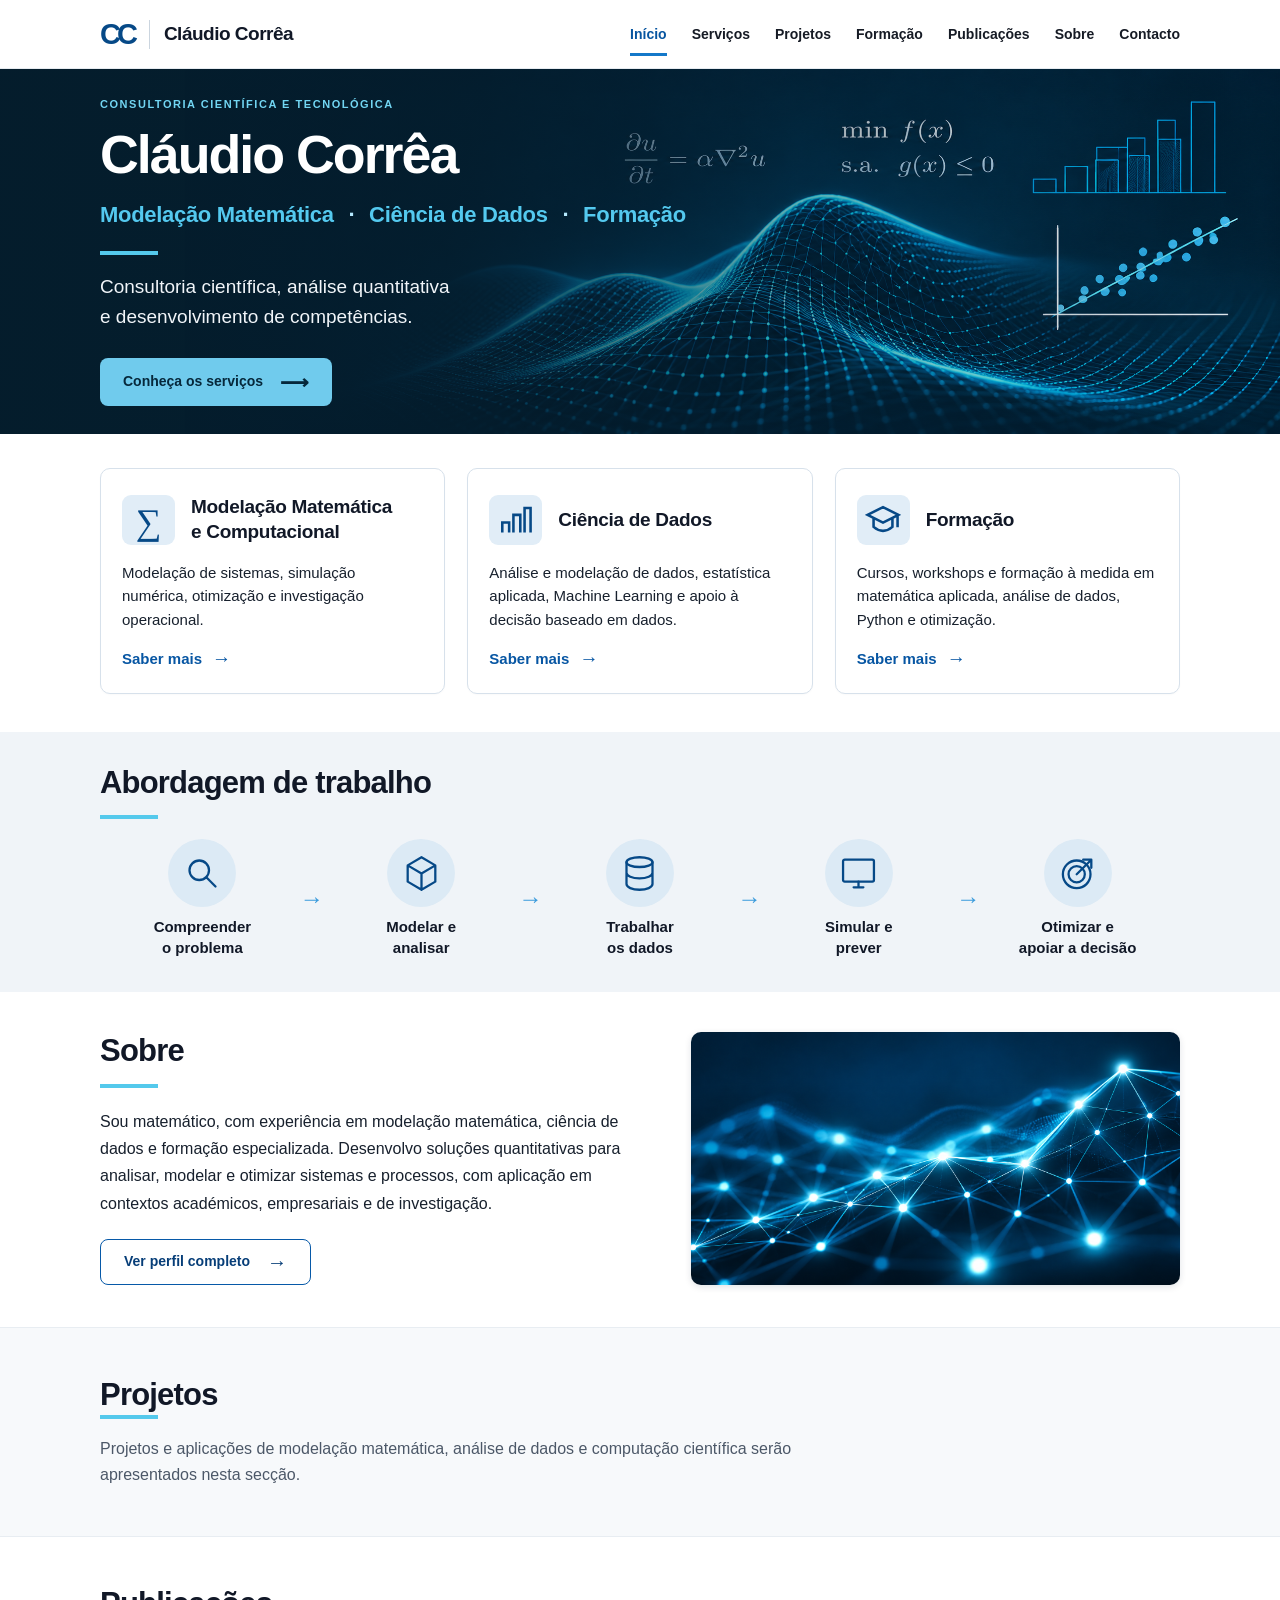
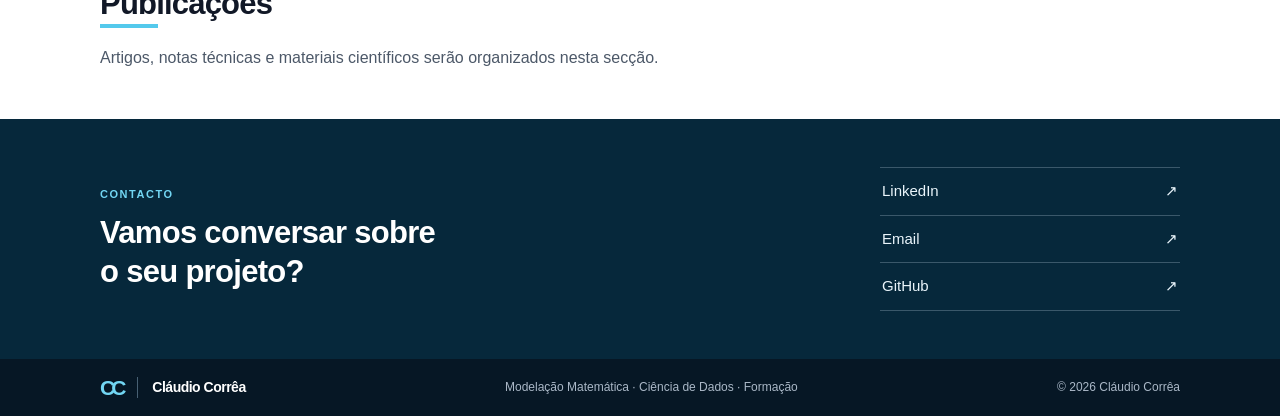
==== index.html @ 90bff40b "Initial commit - professional profile website" ====
<!doctype html>
<html lang="pt-PT">
<head>
  <meta charset="utf-8">
  <meta name="viewport" content="width=device-width, initial-scale=1">
  <meta name="description" content="Cláudio Corrêa — Modelação Matemática, Ciência de Dados e Formação.">
  <meta name="theme-color" content="#ffffff">
  <title>Cláudio Corrêa | Modelação Matemática, Ciência de Dados e Formação</title>
  <link rel="stylesheet" href="css/style.css">
  <script src="js/main.js" defer></script>
</head>
<body>
<a class="skip-link" href="#conteudo">Saltar para o conteúdo</a>
<header class="site-header"><div class="container header-inner">
  <a class="brand" href="#inicio" aria-label="Cláudio Corrêa — início"><span class="brand-symbol">CC</span><span class="brand-name">Cláudio Corrêa</span></a>
  <button class="menu-toggle" type="button" aria-expanded="false" aria-controls="main-navigation" aria-label="Abrir navegação"><span></span><span></span><span></span></button>
  <nav class="main-navigation" id="main-navigation" aria-label="Navegação principal">
    <a class="active" href="#inicio">Início</a><a href="#servicos">Serviços</a><a href="#projetos">Projetos</a><a href="#formacao">Formação</a><a href="#publicacoes">Publicações</a><a href="#sobre">Sobre</a><a href="#contacto">Contacto</a>
  </nav>
</div></header>
<main id="conteudo">
<section class="hero" id="inicio"><div class="hero-art" aria-hidden="true"></div><div class="container hero-content"><p class="eyebrow">Consultoria científica e tecnológica</p><h1>Cláudio Corrêa</h1><p class="hero-specialities">Modelação Matemática <span>·</span> Ciência de Dados <span>·</span> Formação</p><span class="accent-line"></span><p class="hero-description">Consultoria científica, análise quantitativa<br class="desktop-break"> e desenvolvimento de competências.</p><a class="button button-primary" href="#servicos">Conheça os serviços <span>⟶</span></a></div></section>
<section class="services-section" id="servicos"><div class="container service-grid">
<article class="service-card"><div class="service-heading"><span class="service-icon">∑</span><h2>Modelação Matemática<br>e Computacional</h2></div><p>Modelação de sistemas, simulação numérica, otimização e investigação operacional.</p><a href="#contacto" class="card-link">Saber mais <span>→</span></a></article>
<article class="service-card"><div class="service-heading"><span class="service-icon"><svg viewBox="0 0 42 42"><path d="M5 34V24h8v10M18 34V15h8v19M31 34V7h7v27"/></svg></span><h2>Ciência de Dados</h2></div><p>Análise e modelação de dados, estatística aplicada, Machine Learning e apoio à decisão baseado em dados.</p><a href="#contacto" class="card-link">Saber mais <span>→</span></a></article>
<article class="service-card" id="formacao"><div class="service-heading"><span class="service-icon"><svg viewBox="0 0 42 42"><path d="M3 15 21 6l18 9-18 9L3 15ZM10 19v10c7 6 15 6 22 0V19M38 16v12"/></svg></span><h2>Formação</h2></div><p>Cursos, workshops e formação à medida em matemática aplicada, análise de dados, Python e otimização.</p><a href="#contacto" class="card-link">Saber mais <span>→</span></a></article>
</div></section>
<section class="approach-section" id="abordagem"><div class="container"><h2 class="section-title">Abordagem de trabalho</h2><span class="accent-line"></span><div class="approach-flow">
<article class="approach-step"><span class="approach-icon"><svg viewBox="0 0 48 48"><circle cx="20" cy="20" r="12"/><path d="m29 29 11 11"/></svg></span><h3>Compreender<br>o problema</h3></article><span class="flow-arrow">→</span>
<article class="approach-step"><span class="approach-icon"><svg viewBox="0 0 48 48"><path d="m24 4 17 10v20L24 44 7 34V14L24 4ZM7 14l17 10 17-10M24 24v20"/></svg></span><h3>Modelar e<br>analisar</h3></article><span class="flow-arrow">→</span>
<article class="approach-step"><span class="approach-icon"><svg viewBox="0 0 48 48"><ellipse cx="24" cy="10" rx="16" ry="6"/><path d="M8 10v27c0 4 7 7 16 7s16-3 16-7V10M8 23c0 4 7 7 16 7s16-3 16-7"/></svg></span><h3>Trabalhar<br>os dados</h3></article><span class="flow-arrow">→</span>
<article class="approach-step"><span class="approach-icon"><svg viewBox="0 0 48 48"><rect x="5" y="7" width="38" height="27" rx="2"/><path d="M18 41h12M24 34v7"/></svg></span><h3>Simular e<br>prever</h3></article><span class="flow-arrow">→</span>
<article class="approach-step"><span class="approach-icon"><svg viewBox="0 0 48 48"><circle cx="23" cy="25" r="17"/><circle cx="23" cy="25" r="10"/><path d="m23 25 18-18M31 7h10v10"/></svg></span><h3>Otimizar e<br>apoiar a decisão</h3></article>
</div></div></section>
<section class="about-section" id="sobre"><div class="container about-grid"><div class="about-copy"><h2 class="section-title">Sobre</h2><span class="accent-line"></span><p>Sou matemático, com experiência em modelação matemática, ciência de dados e formação especializada. Desenvolvo soluções quantitativas para analisar, modelar e otimizar sistemas e processos, com aplicação em contextos académicos, empresariais e de investigação.</p><a class="button button-outline" href="#contacto">Ver perfil completo <span>→</span></a></div><div class="network-visual" role="img" aria-label="Visualização de uma rede de dados"></div></div></section>
<section class="additional-section" id="projetos"><div class="container"><h2 class="section-title">Projetos</h2><span class="accent-line"></span><p>Projetos e aplicações de modelação matemática, análise de dados e computação científica serão apresentados nesta secção.</p></div></section>
<section class="additional-section publications-section" id="publicacoes"><div class="container"><h2 class="section-title">Publicações</h2><span class="accent-line"></span><p>Artigos, notas técnicas e materiais científicos serão organizados nesta secção.</p></div></section>
<section class="contact-section" id="contacto"><div class="container contact-inner"><div><p class="eyebrow">CONTACTO</p><h2>Vamos conversar sobre<br>o seu projeto?</h2></div><div class="contact-links"><a href="https://www.linkedin.com/in/claudio-correa-63292a34a/" target="_blank" rel="noopener noreferrer">LinkedIn <span>↗</span></a><a href="mailto:INSERIR_EMAIL">Email <span>↗</span></a><a href="https://github.com/ClaudioCorreaData" target="_blank" rel="noopener noreferrer">GitHub <span>↗</span></a></div></div></section>
</main>
<footer class="site-footer"><div class="container footer-inner"><a class="brand" href="#inicio"><span class="brand-symbol">CC</span><span class="brand-name">Cláudio Corrêa</span></a><p>Modelação Matemática · Ciência de Dados · Formação</p><span>© <span id="current-year"></span> Cláudio Corrêa</span></div></footer>
</body></html>
---- css/style.css ----
/* =========================================================
   1. VARIÁVEIS E CONFIGURAÇÕES GERAIS
   ========================================================= */

:root {
    --navy: #06283b;
    --blue: #07529b;
    --cyan: #54c9ec;
    --ink: #101827;
    --muted: #4c5868;
    --line: #d7e1eb;
    --container: 1080px;
}

* {
    box-sizing: border-box;
}

html {
    scroll-behavior: smooth;
    scroll-padding-top: 76px;
}

body {
    margin: 0;
    color: var(--ink);
    background: #ffffff;
    font-family: Inter, "Segoe UI", Arial, sans-serif;
    font-size: 16px;
    line-height: 1.5;
    -webkit-font-smoothing: antialiased;
}

a {
    color: inherit;
    text-decoration: none;
}

.container {
    width: min(var(--container), calc(100% - 64px));
    margin-inline: auto;
}

.skip-link {
    position: absolute;
    top: -60px;
    left: 12px;
    z-index: 100;
    padding: 10px 14px;
    color: #ffffff;
    background: var(--blue);
}

.skip-link:focus {
    top: 10px;
}


/* =========================================================
   2. CABEÇALHO E NAVEGAÇÃO
   ========================================================= */

.site-header {
    position: sticky;
    top: 0;
    z-index: 30;
    background: rgba(255, 255, 255, 0.97);
    border-bottom: 1px solid #e6ebf0;
}

.header-inner {
    min-height: 68px;
    display: flex;
    align-items: center;
    justify-content: space-between;
    gap: 24px;
}

.brand {
    display: inline-flex;
    align-items: center;
    gap: 14px;
    flex: 0 0 auto;
}

.brand-symbol {
    padding-right: 15px;
    color: #064987;
    border-right: 1px solid #cbd5df;
    font-size: 29px;
    font-weight: 800;
    line-height: 1;
    letter-spacing: -4px;
}

.brand-name {
    color: #111827;
    font-size: 19px;
    font-weight: 750;
    letter-spacing: -0.5px;
}

.main-navigation {
    height: 68px;
    display: flex;
    align-items: center;
    gap: 25px;
}

.main-navigation a {
    position: relative;
    height: 100%;
    display: flex;
    align-items: center;
    color: #161b25;
    font-size: 14px;
    font-weight: 650;
    white-space: nowrap;
}

.main-navigation a:hover,
.main-navigation a.active {
    color: #0755a0;
}

.main-navigation a.active::after {
    position: absolute;
    right: 0;
    bottom: 12px;
    left: 0;
    height: 3px;
    background: #1478c9;
    content: "";
}

.menu-toggle {
    display: none;
}



/* =========================================================
   3. HERO — BANNER PRINCIPAL
   ========================================================= */


/* HERO — dimensões originais do mockup */

.hero {
    position: relative;
    width: 100%;
    height: 365px;
    min-height: 365px;
    overflow: hidden;
    display: flex;
    align-items: center;
    color: #ffffff;
    background: #06283b;
}

/* Imagem original: 1904 × 365 px */

.hero-art {
    position: absolute;
    inset: 0;
    background-image: url("../assets/images/hero-background.png");
    background-size: contain;
    background-position: right center;
    background-repeat: no-repeat;
}

.hero-content {
    position: relative;
    z-index: 2;
    width: min(var(--container), 90%);
    margin-inline: auto;
    padding: 0;
    box-sizing: border-box;
}

/* Gradiente para garantir a legibilidade do texto. */

.hero::after {
    position: absolute;
    inset: 0;
    z-index: 1;
    content: "";
    background: linear-gradient(90deg,
            rgba(4, 28, 43, 0.94) 0%,
            rgba(4, 28, 43, 0.82) 35%,
            rgba(4, 28, 43, 0.35) 62%,
            rgba(4, 28, 43, 0.04) 100%);
    pointer-events: none;
}

/* Alinhamento central do conteúdo do Hero. */

.eyebrow {
    margin: 0 0 12px;
    color: #72d6f3;
    font-size: 11px;
    font-weight: 800;
    line-height: 1.4;
    letter-spacing: 0.14em;
    text-transform: uppercase;
}

.hero h1 {
    margin: 0 0 10px;
    color: #ffffff;
    font-size: clamp(44px, 4.2vw, 58px);
    font-weight: 760;
    line-height: 1.1;
    letter-spacing: -2px;
}

.hero-specialities {
    margin: 14px 0 20px;
    color: #54c9ef;
    font-size: 22px;
    font-weight: 700;
    letter-spacing: -0.3px;
    line-height: 1.5;
}

.hero-specialities span {
    padding-inline: 9px;
    color: #b6eaff;
}

.accent-line {
    width: 58px;
    height: 4px;
    display: block;
    margin: 0 0 17px;
    background: var(--cyan);
}

.hero-description {
    margin: 0 0 25px;
    color: #f1f5f9;
    font-size: 19px;
    line-height: 1.6;
}

.button {
    min-height: 48px;
    display: inline-flex;
    align-items: center;
    justify-content: center;
    gap: 17px;
    padding: 0 23px;
    border-radius: 8px;
    font-size: 14px;
    font-weight: 750;
}

.button-primary {
    color: #06283b;
    background: #70cbed;
}

.button-primary:hover {
    background: #9ce3f8;
}

.button span {
    font-size: 20px;
    line-height: 1;
}

/* =========================================================
   4. SERVIÇOS
   ========================================================= */

.services-section {
    padding: 34px 0 38px;
    background: #ffffff;
}

.service-grid {
    display: grid;
    grid-template-columns: repeat(3, minmax(0, 1fr));
    gap: 22px;
}

.service-card {
    min-height: 225px;
    padding: 22px 21px 19px;
    border: 1px solid var(--line);
    border-radius: 10px;
    background: #ffffff;
    box-shadow: 0 1px 2px rgba(16, 39, 61, 0.025);
}

.service-heading {
    min-height: 58px;
    display: flex;
    align-items: center;
    gap: 16px;
    margin-bottom: 12px;
}

.service-icon {
    width: 53px;
    height: 50px;
    flex: 0 0 53px;
    display: grid;
    place-items: center;
    border-radius: 9px;
    color: #064987;
    background: #e1edf7;
    font-family: Georgia, serif;
    font-size: 36px;
}

.service-heading h2 {
    margin: 0;
    color: #111827;
    font-size: 19px;
    font-weight: 750;
    line-height: 1.3;
    letter-spacing: -0.3px;
}

.service-card p {
    min-height: 70px;
    margin: 0 0 14px;
    color: #17202d;
    font-size: 15px;
    line-height: 1.55;
}

.card-link {
    display: inline-flex;
    align-items: center;
    gap: 10px;
    color: #0756a3;
    font-size: 15px;
    font-weight: 750;
}

.card-link span {
    font-size: 19px;
}

.card-link:hover {
    color: #0084c7;
}

.service-icon svg {
    width: 36px;
    height: 36px;
    fill: none;
    stroke: currentColor;
    stroke-width: 3;
    stroke-linecap: square;
    stroke-linejoin: miter;
}


/* =========================================================
   5. ABORDAGEM DE TRABALHO
   ========================================================= */

.approach-section {
    padding: 32px 0 34px;
    background: #f0f4f8;
}

.section-title {
    margin: 0;
    color: #111827;
    font-size: 31px;
    font-weight: 760;
    line-height: 1.25;
    letter-spacing: -0.8px;
}

.approach-section .accent-line,
.about-section .accent-line {
    margin-top: 13px;
    margin-bottom: 20px;
}

.approach-flow {
    display: grid;
    grid-template-columns:
        minmax(0, 1fr) 28px minmax(0, 1fr) 28px minmax(0, 1fr) 28px minmax(0, 1fr) 28px minmax(0, 1fr);
    align-items: center;
    gap: 8px;
    padding: 0 15px;
}

.approach-step {
    display: flex;
    flex-direction: column;
    align-items: center;
    text-align: center;
}

.approach-icon {
    width: 68px;
    height: 68px;
    display: grid;
    place-items: center;
    margin-bottom: 9px;
    border-radius: 50%;
    color: #064987;
    background: #dceaf5;
}

.approach-icon svg {
    width: 39px;
    height: 39px;
    fill: none;
    stroke: currentColor;
    stroke-width: 2.8;
    stroke-linecap: round;
    stroke-linejoin: round;
}

.approach-step h3 {
    margin: 0;
    color: #111827;
    font-size: 15px;
    font-weight: 750;
    line-height: 1.4;
}

.flow-arrow {
    color: #3b9bdc;
    font-size: 24px;
    text-align: center;
}


/* =========================================================
   6. SOBRE
   ========================================================= */

.about-section {
    padding: 40px 0 42px;
    background: #ffffff;
}

.about-grid {
    display: grid;
    grid-template-columns: 1.05fr 0.95fr;
    align-items: center;
    gap: 50px;
}

.about-copy p {
    max-width: 600px;
    margin: 0 0 22px;
    color: #17202d;
    font-size: 16px;
    line-height: 1.7;
}

.button-outline {
    min-height: 46px;
    border: 1.5px solid #0759a8;
    color: #073e78;
    background: #ffffff;
}

.button-outline:hover {
    color: #ffffff;
    background: #0759a8;
}

/* Imagem original do mockup, sem SVG adicional. */

.network-visual {
    width: 100%;
    height: 100%;
    object-fit: contain;
    object-position: center;
    overflow: hidden;
    border-radius: 10px;
    background-color: #0b2b40;
    background-image: url("../assets/images/about-network.png");
    background-position: center;
    background-size: cover;
    background-repeat: no-repeat;
    box-shadow: 0 2px 7px rgba(10, 35, 55, 0.12);
}


/* =========================================================
   7. PROJETOS E PUBLICAÇÕES
   ========================================================= */

.additional-section {
    padding: 48px 0;
    border-top: 1px solid #e8edf2;
    background: #f7f9fb;
}

.publications-section {
    background: #ffffff;
}

.additional-section p {
    max-width: 720px;
    margin: 14px 0 0;
    color: var(--muted);
    font-size: 16px;
    line-height: 1.65;
}


/* =========================================================
   8. CONTACTO
   ========================================================= */

.contact-section {
    padding: 48px 0;
    color: #ffffff;
    background: var(--navy);
}

.contact-inner {
    display: flex;
    align-items: center;
    justify-content: space-between;
    gap: 40px;
}

.contact-inner h2 {
    margin: 0;
    font-size: 31px;
    line-height: 1.25;
    letter-spacing: -0.7px;
}

.contact-links {
    width: min(100%, 300px);
    border-top: 1px solid rgba(210, 232, 245, 0.25);
}

.contact-links a {
    display: flex;
    justify-content: space-between;
    padding: 12px 2px;
    border-bottom: 1px solid rgba(210, 232, 245, 0.25);
    color: #eaf5fb;
    font-size: 15px;
}

.contact-links a:hover {
    color: #70d7f2;
}


/* =========================================================
   9. RODAPÉ
   ========================================================= */

.site-footer {
    padding: 18px 0;
    color: #aab8c7;
    background: #061725;
}

.footer-inner {
    display: flex;
    align-items: center;
    justify-content: space-between;
    gap: 18px;
    font-size: 12px;
}

.footer-inner p {
    margin: 0;
}

.footer-inner .brand-name {
    color: #ffffff;
    font-size: 14px;
}

.footer-inner .brand-symbol {
    color: #72d6f3;
    border-color: #476073;
    font-size: 21px;
}


/* =========================================================
   10. TABLETS
   ========================================================= */

@media (max-width: 900px) {

    .container {
        width: calc(100% - 48px);
    }

    .main-navigation {
        gap: 14px;
    }

    .main-navigation a {
        font-size: 12px;
    }

    .hero {
        min-height: 370px;
    }


    .hero-content {
        width: calc(100% - 48px);
    }


    .hero-art {
        background-position: 58% center;
    }

    .hero-specialities {
        font-size: 19px;
    }

    .about-grid {
        gap: 28px;
    }

    .service-grid {
        gap: 14px;
    }

    .service-card {
        padding-inline: 16px;
    }

    .service-heading {
        gap: 10px;
    }

    .service-heading h2 {
        font-size: 17px;
    }

    .service-card p {
        font-size: 14px;
    }
}


/* =========================================================
   11. DISPOSITIVOS MÓVEIS
   ========================================================= */

@media (max-width: 700px) {

    .container {
        width: calc(100% - 36px);
    }

    /* Cabeçalho */

    .header-inner {
        min-height: 64px;
    }

    .brand-symbol {
        font-size: 25px;
    }

    .brand-name {
        font-size: 16px;
    }

    .menu-toggle {
        width: 40px;
        height: 40px;
        display: flex;
        flex-direction: column;
        justify-content: center;
        align-items: center;
        gap: 5px;
        border: 1px solid var(--line);
        border-radius: 7px;
        background: #ffffff;
    }

    .menu-toggle span {
        width: 17px;
        height: 2px;
        background: var(--ink);
    }

    .main-navigation {
        position: absolute;
        top: 64px;
        right: 0;
        left: 0;
        height: auto;
        display: none;
        flex-direction: column;
        align-items: stretch;
        gap: 0;
        padding: 8px 18px 15px;
        border-bottom: 1px solid var(--line);
        background: #ffffff;
    }

    .main-navigation.is-open {
        display: flex;
    }

    .main-navigation a {
        min-height: 44px;
        font-size: 14px;
    }

    .main-navigation a.active::after {
        right: auto;
        bottom: 3px;
        width: 36px;
    }

    /* Hero */

    .hero {
        min-height: 390px;
    }

    .hero-art {
        background-position: 65% center;
    }

    .hero::after {
        background: linear-gradient(90deg,
                rgba(4, 28, 43, 0.94) 0%,
                rgba(4, 28, 43, 0.82) 55%,
                rgba(4, 28, 43, 0.40) 100%);
    }

    .hero-content {
        width: calc(100% - 36px);
        margin-inline: auto;
        padding-block: 45px;
    }

    .hero h1 {
        font-size: 42px;
    }

    .hero-specialities {
        max-width: 440px;
        font-size: 17px;
        line-height: 1.6;
    }

    .hero-specialities span {
        padding-inline: 3px;
    }

    .hero-description {
        font-size: 16px;
    }

    .desktop-break {
        display: none;
    }

    /* Serviços */

    .service-grid {
        grid-template-columns: 1fr;
        gap: 14px;
    }

    .service-card {
        min-height: 0;
        padding: 20px;
    }

    .service-heading h2 {
        font-size: 18px;
    }

    .service-card p {
        min-height: 0;
        font-size: 15px;
    }

    /* Abordagem */

    .approach-section {
        padding-block: 32px;
    }

    .section-title {
        font-size: 27px;
    }

    .approach-flow {
        grid-template-columns: 1fr;
        gap: 9px;
        padding: 0;
    }

    .approach-step {
        flex-direction: row;
        justify-content: flex-start;
        gap: 15px;
        text-align: left;
    }

    .approach-icon {
        width: 52px;
        height: 52px;
        flex: 0 0 52px;
        margin: 0;
    }

    .approach-icon svg {
        width: 30px;
        height: 30px;
    }

    .approach-step h3 {
        font-size: 15px;
    }

    .flow-arrow {
        transform: rotate(90deg);
        font-size: 19px;
        line-height: 1;
    }

    /* Sobre */

    .about-grid {
        grid-template-columns: 1fr;
        gap: 25px;
    }

    .about-copy p {
        font-size: 15px;
    }

    .network-visual {
        height: 200px;
    }

    /* Contacto */

    .contact-inner {
        align-items: stretch;
        flex-direction: column;
        gap: 25px;
    }

    .contact-links {
        width: 100%;
    }

    /* Rodapé */

    .footer-inner {
        align-items: flex-start;
        flex-direction: column;
        gap: 9px;
    }
}


/* =========================================================
   12. ECRÃS MUITO PEQUENOS
   ========================================================= */

@media (max-width: 380px) {

    .hero h1 {
        font-size: 36px;
    }

    .hero-specialities {
        font-size: 15px;
    }

    .hero-specialities span {
        padding-inline: 1px;
    }

    .hero-description {
        font-size: 15px;
    }

    .brand {
        gap: 9px;
    }

    .brand-name {
        font-size: 14px;
    }
}


/* =========================================================
   13. ACESSIBILIDADE
   ========================================================= */

@media (prefers-reduced-motion: reduce) {

    html {
        scroll-behavior: auto;
    }
}
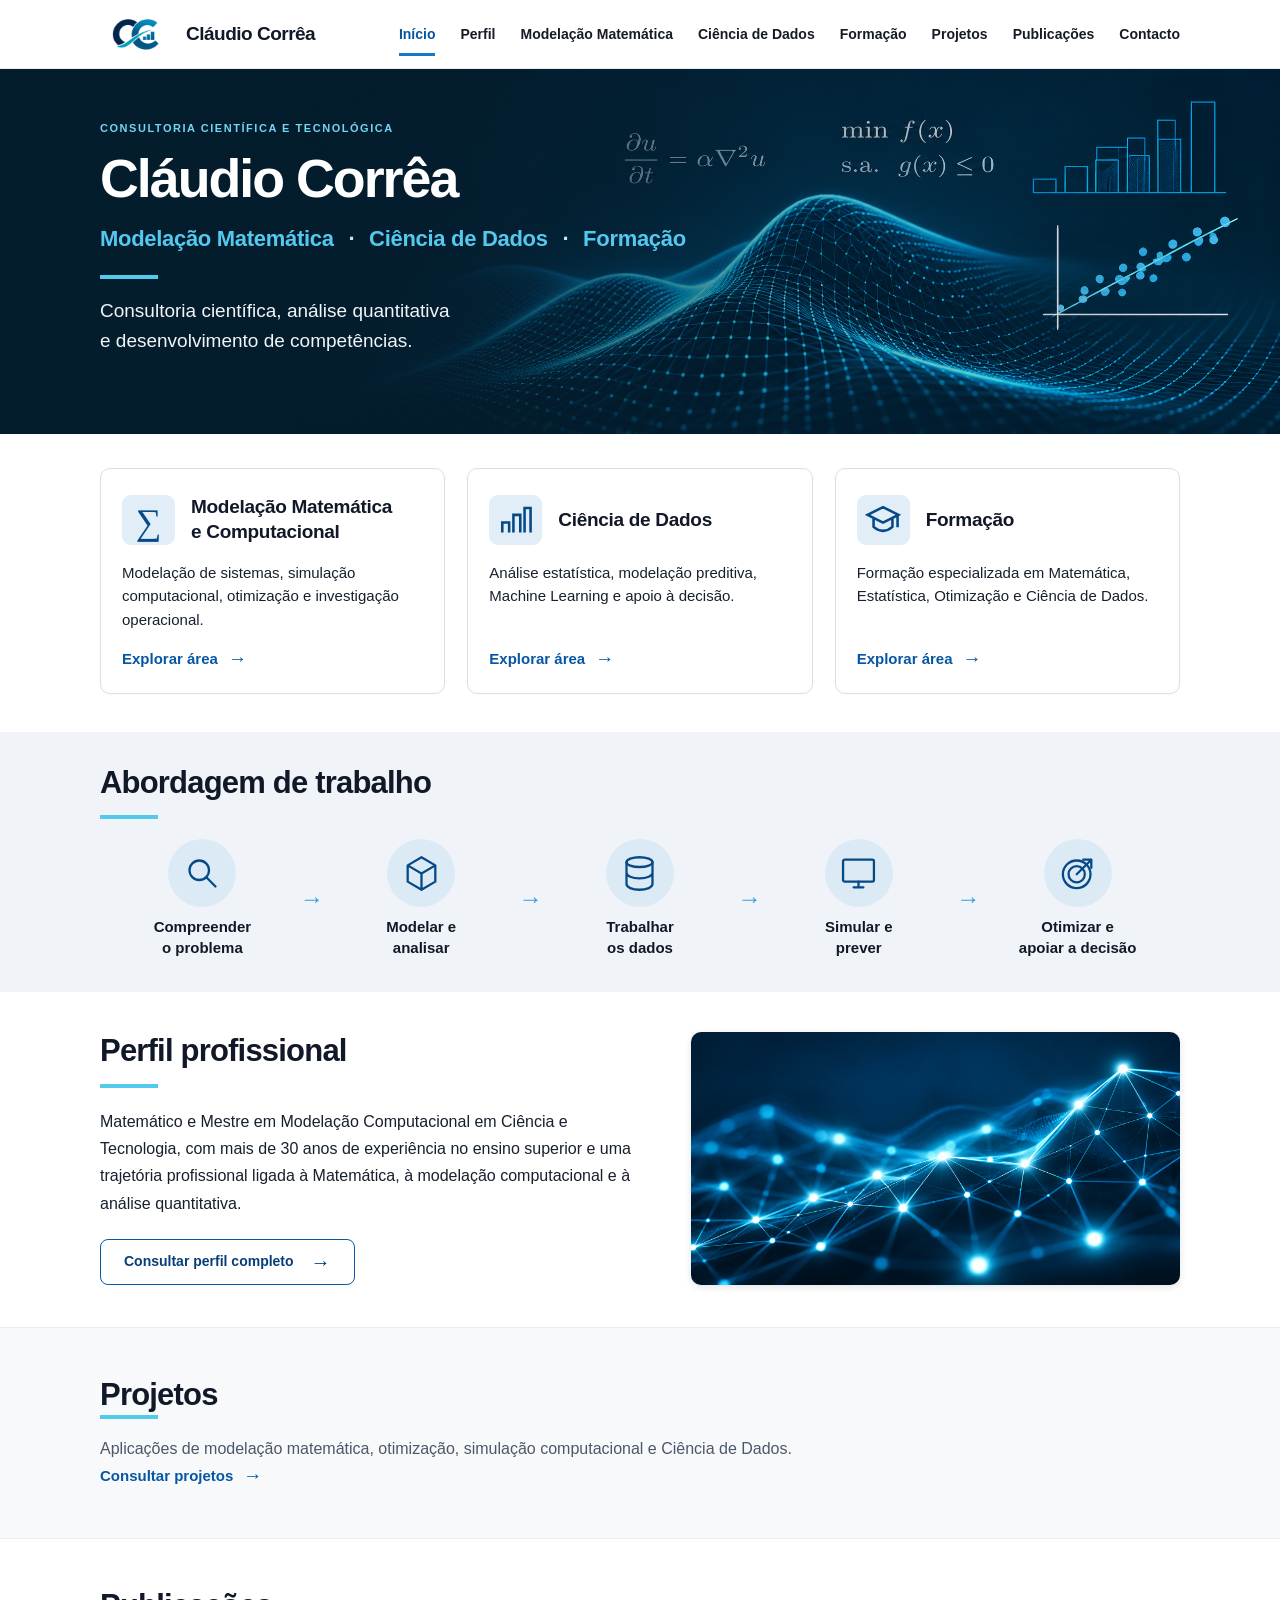
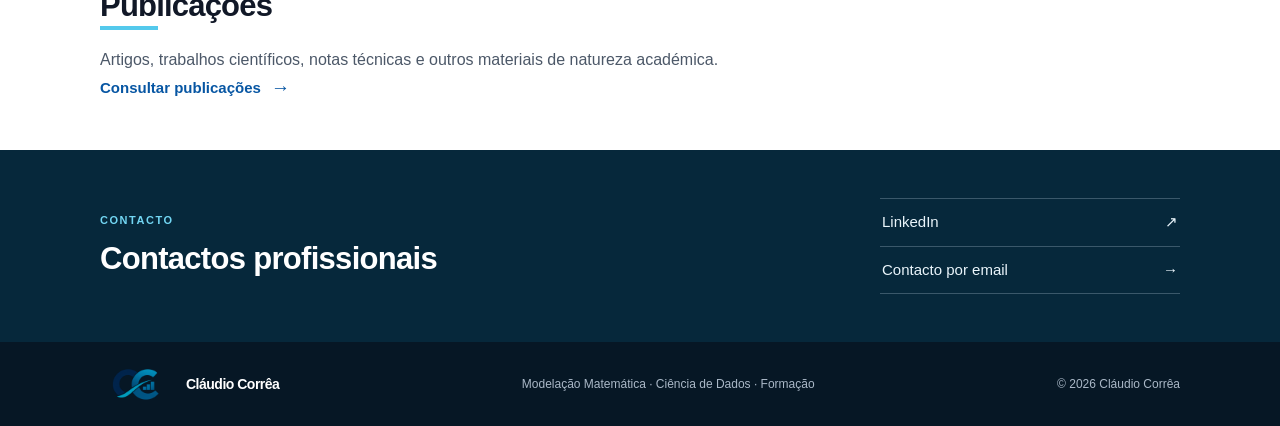
==== commit c04f09fb: "Atualiza website profissional e conteúdos" ====
--- a/index.html
+++ b/index.html
@@ -1,41 +1,297 @@
 <!doctype html>
 <html lang="pt-PT">
+
 <head>
   <meta charset="utf-8">
   <meta name="viewport" content="width=device-width, initial-scale=1">
   <meta name="description" content="Cláudio Corrêa — Modelação Matemática, Ciência de Dados e Formação.">
   <meta name="theme-color" content="#ffffff">
-  <title>Cláudio Corrêa | Modelação Matemática, Ciência de Dados e Formação</title>
+  <title>Cláudio Corrêa | Modelação Matemática e Ciência de Dados</title>
   <link rel="stylesheet" href="css/style.css">
   <script src="js/main.js" defer></script>
 </head>
+
 <body>
-<a class="skip-link" href="#conteudo">Saltar para o conteúdo</a>
-<header class="site-header"><div class="container header-inner">
-  <a class="brand" href="#inicio" aria-label="Cláudio Corrêa — início"><span class="brand-symbol">CC</span><span class="brand-name">Cláudio Corrêa</span></a>
-  <button class="menu-toggle" type="button" aria-expanded="false" aria-controls="main-navigation" aria-label="Abrir navegação"><span></span><span></span><span></span></button>
-  <nav class="main-navigation" id="main-navigation" aria-label="Navegação principal">
-    <a class="active" href="#inicio">Início</a><a href="#servicos">Serviços</a><a href="#projetos">Projetos</a><a href="#formacao">Formação</a><a href="#publicacoes">Publicações</a><a href="#sobre">Sobre</a><a href="#contacto">Contacto</a>
-  </nav>
-</div></header>
-<main id="conteudo">
-<section class="hero" id="inicio"><div class="hero-art" aria-hidden="true"></div><div class="container hero-content"><p class="eyebrow">Consultoria científica e tecnológica</p><h1>Cláudio Corrêa</h1><p class="hero-specialities">Modelação Matemática <span>·</span> Ciência de Dados <span>·</span> Formação</p><span class="accent-line"></span><p class="hero-description">Consultoria científica, análise quantitativa<br class="desktop-break"> e desenvolvimento de competências.</p><a class="button button-primary" href="#servicos">Conheça os serviços <span>⟶</span></a></div></section>
-<section class="services-section" id="servicos"><div class="container service-grid">
-<article class="service-card"><div class="service-heading"><span class="service-icon">∑</span><h2>Modelação Matemática<br>e Computacional</h2></div><p>Modelação de sistemas, simulação numérica, otimização e investigação operacional.</p><a href="#contacto" class="card-link">Saber mais <span>→</span></a></article>
-<article class="service-card"><div class="service-heading"><span class="service-icon"><svg viewBox="0 0 42 42"><path d="M5 34V24h8v10M18 34V15h8v19M31 34V7h7v27"/></svg></span><h2>Ciência de Dados</h2></div><p>Análise e modelação de dados, estatística aplicada, Machine Learning e apoio à decisão baseado em dados.</p><a href="#contacto" class="card-link">Saber mais <span>→</span></a></article>
-<article class="service-card" id="formacao"><div class="service-heading"><span class="service-icon"><svg viewBox="0 0 42 42"><path d="M3 15 21 6l18 9-18 9L3 15ZM10 19v10c7 6 15 6 22 0V19M38 16v12"/></svg></span><h2>Formação</h2></div><p>Cursos, workshops e formação à medida em matemática aplicada, análise de dados, Python e otimização.</p><a href="#contacto" class="card-link">Saber mais <span>→</span></a></article>
-</div></section>
-<section class="approach-section" id="abordagem"><div class="container"><h2 class="section-title">Abordagem de trabalho</h2><span class="accent-line"></span><div class="approach-flow">
-<article class="approach-step"><span class="approach-icon"><svg viewBox="0 0 48 48"><circle cx="20" cy="20" r="12"/><path d="m29 29 11 11"/></svg></span><h3>Compreender<br>o problema</h3></article><span class="flow-arrow">→</span>
-<article class="approach-step"><span class="approach-icon"><svg viewBox="0 0 48 48"><path d="m24 4 17 10v20L24 44 7 34V14L24 4ZM7 14l17 10 17-10M24 24v20"/></svg></span><h3>Modelar e<br>analisar</h3></article><span class="flow-arrow">→</span>
-<article class="approach-step"><span class="approach-icon"><svg viewBox="0 0 48 48"><ellipse cx="24" cy="10" rx="16" ry="6"/><path d="M8 10v27c0 4 7 7 16 7s16-3 16-7V10M8 23c0 4 7 7 16 7s16-3 16-7"/></svg></span><h3>Trabalhar<br>os dados</h3></article><span class="flow-arrow">→</span>
-<article class="approach-step"><span class="approach-icon"><svg viewBox="0 0 48 48"><rect x="5" y="7" width="38" height="27" rx="2"/><path d="M18 41h12M24 34v7"/></svg></span><h3>Simular e<br>prever</h3></article><span class="flow-arrow">→</span>
-<article class="approach-step"><span class="approach-icon"><svg viewBox="0 0 48 48"><circle cx="23" cy="25" r="17"/><circle cx="23" cy="25" r="10"/><path d="m23 25 18-18M31 7h10v10"/></svg></span><h3>Otimizar e<br>apoiar a decisão</h3></article>
-</div></div></section>
-<section class="about-section" id="sobre"><div class="container about-grid"><div class="about-copy"><h2 class="section-title">Sobre</h2><span class="accent-line"></span><p>Sou matemático, com experiência em modelação matemática, ciência de dados e formação especializada. Desenvolvo soluções quantitativas para analisar, modelar e otimizar sistemas e processos, com aplicação em contextos académicos, empresariais e de investigação.</p><a class="button button-outline" href="#contacto">Ver perfil completo <span>→</span></a></div><div class="network-visual" role="img" aria-label="Visualização de uma rede de dados"></div></div></section>
-<section class="additional-section" id="projetos"><div class="container"><h2 class="section-title">Projetos</h2><span class="accent-line"></span><p>Projetos e aplicações de modelação matemática, análise de dados e computação científica serão apresentados nesta secção.</p></div></section>
-<section class="additional-section publications-section" id="publicacoes"><div class="container"><h2 class="section-title">Publicações</h2><span class="accent-line"></span><p>Artigos, notas técnicas e materiais científicos serão organizados nesta secção.</p></div></section>
-<section class="contact-section" id="contacto"><div class="container contact-inner"><div><p class="eyebrow">CONTACTO</p><h2>Vamos conversar sobre<br>o seu projeto?</h2></div><div class="contact-links"><a href="https://www.linkedin.com/in/claudio-correa-63292a34a/" target="_blank" rel="noopener noreferrer">LinkedIn <span>↗</span></a><a href="mailto:INSERIR_EMAIL">Email <span>↗</span></a><a href="https://github.com/ClaudioCorreaData" target="_blank" rel="noopener noreferrer">GitHub <span>↗</span></a></div></div></section>
-</main>
-<footer class="site-footer"><div class="container footer-inner"><a class="brand" href="#inicio"><span class="brand-symbol">CC</span><span class="brand-name">Cláudio Corrêa</span></a><p>Modelação Matemática · Ciência de Dados · Formação</p><span>© <span id="current-year"></span> Cláudio Corrêa</span></div></footer>
-</body></html>
+  <a class="skip-link" href="#conteudo">Saltar para o conteúdo</a>
+
+  <header class="site-header">
+    <div class="container header-inner">
+      <a class="brand" href="index.html" aria-label="Cláudio Corrêa — página inicial">
+        <img src="logotipo/MonogramaCC.png" alt="Monograma CC" class="brand-monogram"
+          style="width: 72px; height: 48px; object-fit: contain; display: block;">
+        <span class="brand-name">Cláudio Corrêa</span>
+      </a>
+
+      <button class="menu-toggle" type="button" aria-expanded="false" aria-controls="main-navigation"
+        aria-label="Abrir navegação">
+        <span></span><span></span><span></span>
+      </button>
+
+      <nav class="main-navigation" id="main-navigation" aria-label="Navegação principal">
+        <a class="active" href="index.html">Início</a>
+        <a href="pages/perfil.html">Perfil</a>
+        <a href="pages/modelacao-matematica.html">Modelação Matemática</a>
+        <a href="pages/ciencia-dados.html">Ciência de Dados</a>
+        <a href="pages/formacao.html">Formação</a>
+        <a href="pages/projetos.html">Projetos</a>
+        <a href="pages/publicacoes.html">Publicações</a>
+        <a href="pages/contacto.html">Contacto</a>
+      </nav>
+    </div>
+  </header>
+
+  <main id="conteudo">
+
+    <section class="hero" id="inicio">
+      <div class="hero-art" aria-hidden="true"></div>
+
+      <div class="container hero-content">
+        <p class="eyebrow">Consultoria científica e tecnológica</p>
+        <h1>Cláudio Corrêa</h1>
+
+        <p class="hero-specialities">
+          Modelação Matemática
+          <span>·</span>
+          Ciência de Dados
+          <span>·</span>
+          Formação
+        </p>
+
+        <span class="accent-line"></span>
+
+        <p class="hero-description">
+          Consultoria científica, análise quantitativa
+          <br class="desktop-break">
+          e desenvolvimento de competências.
+        </p>
+      </div>
+    </section>
+
+    <section class="services-section" id="servicos">
+      <div class="container service-grid">
+
+        <article class="service-card">
+          <div class="service-heading">
+            <span class="service-icon">∑</span>
+            <h2>Modelação Matemática<br>e Computacional</h2>
+          </div>
+
+          <p>
+            Modelação de sistemas, simulação computacional,
+            otimização e investigação operacional.
+          </p>
+
+          <a href="pages/modelacao-matematica.html" class="card-link">
+            Explorar área <span>→</span>
+          </a>
+        </article>
+
+        <article class="service-card">
+          <div class="service-heading">
+            <span class="service-icon">
+              <svg viewBox="0 0 42 42">
+                <path d="M5 34V24h8v10M18 34V15h8v19M31 34V7h7v27" />
+              </svg>
+            </span>
+            <h2>Ciência de Dados</h2>
+          </div>
+
+          <p>
+            Análise estatística, modelação preditiva,
+            Machine Learning e apoio à decisão.
+          </p>
+
+          <a href="pages/ciencia-dados.html" class="card-link">
+            Explorar área <span>→</span>
+          </a>
+        </article>
+
+        <article class="service-card">
+          <div class="service-heading">
+            <span class="service-icon">
+              <svg viewBox="0 0 42 42">
+                <path d="M3 15 21 6l18 9-18 9L3 15ZM10 19v10c7 6 15 6 22 0V19M38 16v12" />
+              </svg>
+            </span>
+            <h2>Formação</h2>
+          </div>
+
+          <p>
+            Formação especializada em Matemática,
+            Estatística, Otimização e Ciência de Dados.
+          </p>
+
+          <a href="pages/formacao.html" class="card-link">
+            Explorar área <span>→</span>
+          </a>
+        </article>
+
+      </div>
+    </section>
+
+    <section class="approach-section" id="abordagem">
+      <div class="container">
+        <h2 class="section-title">Abordagem de trabalho</h2>
+        <span class="accent-line"></span>
+
+        <div class="approach-flow">
+
+          <article class="approach-step">
+            <span class="approach-icon">
+              <svg viewBox="0 0 48 48">
+                <circle cx="20" cy="20" r="12" />
+                <path d="m29 29 11 11" />
+              </svg>
+            </span>
+            <h3>Compreender<br>o problema</h3>
+          </article>
+
+          <span class="flow-arrow">→</span>
+
+          <article class="approach-step">
+            <span class="approach-icon">
+              <svg viewBox="0 0 48 48">
+                <path d="m24 4 17 10v20L24 44 7 34V14L24 4ZM7 14l17 10 17-10M24 24v20" />
+              </svg>
+            </span>
+            <h3>Modelar e<br>analisar</h3>
+          </article>
+
+          <span class="flow-arrow">→</span>
+
+          <article class="approach-step">
+            <span class="approach-icon">
+              <svg viewBox="0 0 48 48">
+                <ellipse cx="24" cy="10" rx="16" ry="6" />
+                <path d="M8 10v27c0 4 7 7 16 7s16-3 16-7V10M8 23c0 4 7 7 16 7s16-3 16-7" />
+              </svg>
+            </span>
+            <h3>Trabalhar<br>os dados</h3>
+          </article>
+
+          <span class="flow-arrow">→</span>
+
+          <article class="approach-step">
+            <span class="approach-icon">
+              <svg viewBox="0 0 48 48">
+                <rect x="5" y="7" width="38" height="27" rx="2" />
+                <path d="M18 41h12M24 34v7" />
+              </svg>
+            </span>
+            <h3>Simular e<br>prever</h3>
+          </article>
+
+          <span class="flow-arrow">→</span>
+
+          <article class="approach-step">
+            <span class="approach-icon">
+              <svg viewBox="0 0 48 48">
+                <circle cx="23" cy="25" r="17" />
+                <circle cx="23" cy="25" r="10" />
+                <path d="m23 25 18-18M31 7h10v10" />
+              </svg>
+            </span>
+            <h3>Otimizar e<br>apoiar a decisão</h3>
+          </article>
+
+        </div>
+      </div>
+    </section>
+
+    <section class="about-section" id="sobre">
+      <div class="container about-grid">
+
+        <div class="about-copy">
+          <h2 class="section-title">Perfil profissional</h2>
+          <span class="accent-line"></span>
+
+          <p>
+            Matemático e Mestre em Modelação Computacional em Ciência
+            e Tecnologia, com mais de 30 anos de experiência no ensino
+            superior e uma trajetória profissional ligada à Matemática,
+            à modelação computacional e à análise quantitativa.
+          </p>
+
+          <a class="button button-outline" href="pages/perfil.html">
+            Consultar perfil completo <span>→</span>
+          </a>
+        </div>
+
+        <div class="network-visual" role="img" aria-label="Visualização de uma rede de dados">
+        </div>
+
+      </div>
+    </section>
+
+    <section class="additional-section" id="projetos">
+      <div class="container">
+        <h2 class="section-title">Projetos</h2>
+        <span class="accent-line"></span>
+
+        <p>
+          Aplicações de modelação matemática, otimização,
+          simulação computacional e Ciência de Dados.
+        </p>
+
+        <a class="card-link" href="pages/projetos.html">
+          Consultar projetos <span>→</span>
+        </a>
+      </div>
+    </section>
+
+    <section class="additional-section publications-section" id="publicacoes">
+      <div class="container">
+        <h2 class="section-title">Publicações</h2>
+        <span class="accent-line"></span>
+
+        <p>
+          Artigos, trabalhos científicos, notas técnicas
+          e outros materiais de natureza académica.
+        </p>
+
+        <a class="card-link" href="pages/publicacoes.html">
+          Consultar publicações <span>→</span>
+        </a>
+      </div>
+    </section>
+
+    <section class="contact-section" id="contacto">
+      <div class="container contact-inner">
+
+        <div>
+          <p class="eyebrow">CONTACTO</p>
+          <h2>Contactos profissionais</h2>
+        </div>
+
+        <div class="contact-links">
+          <a href="https://www.linkedin.com/in/claudio-correa-63292a34a/" target="_blank" rel="noopener noreferrer">
+            LinkedIn <span>↗</span>
+          </a>
+
+          <a href="pages/contacto.html">
+            Contacto por email <span>→</span>
+          </a>
+        </div>
+
+      </div>
+    </section>
+
+  </main>
+
+  <footer class="site-footer">
+    <div class="container footer-inner">
+      <a class="brand" href="index.html">
+        <img src="logotipo/MonogramaCC.png" alt="Monograma CC" class="brand-monogram"
+          style="width: 72px; height: 48px; object-fit: contain; display: block;">
+        <span class="brand-name">Cláudio Corrêa</span>
+      </a>
+
+      <p>Modelação Matemática · Ciência de Dados · Formação</p>
+
+      <span>© <span id="current-year"></span> Cláudio Corrêa</span>
+    </div>
+  </footer>
+
+</body>
+
+</html>
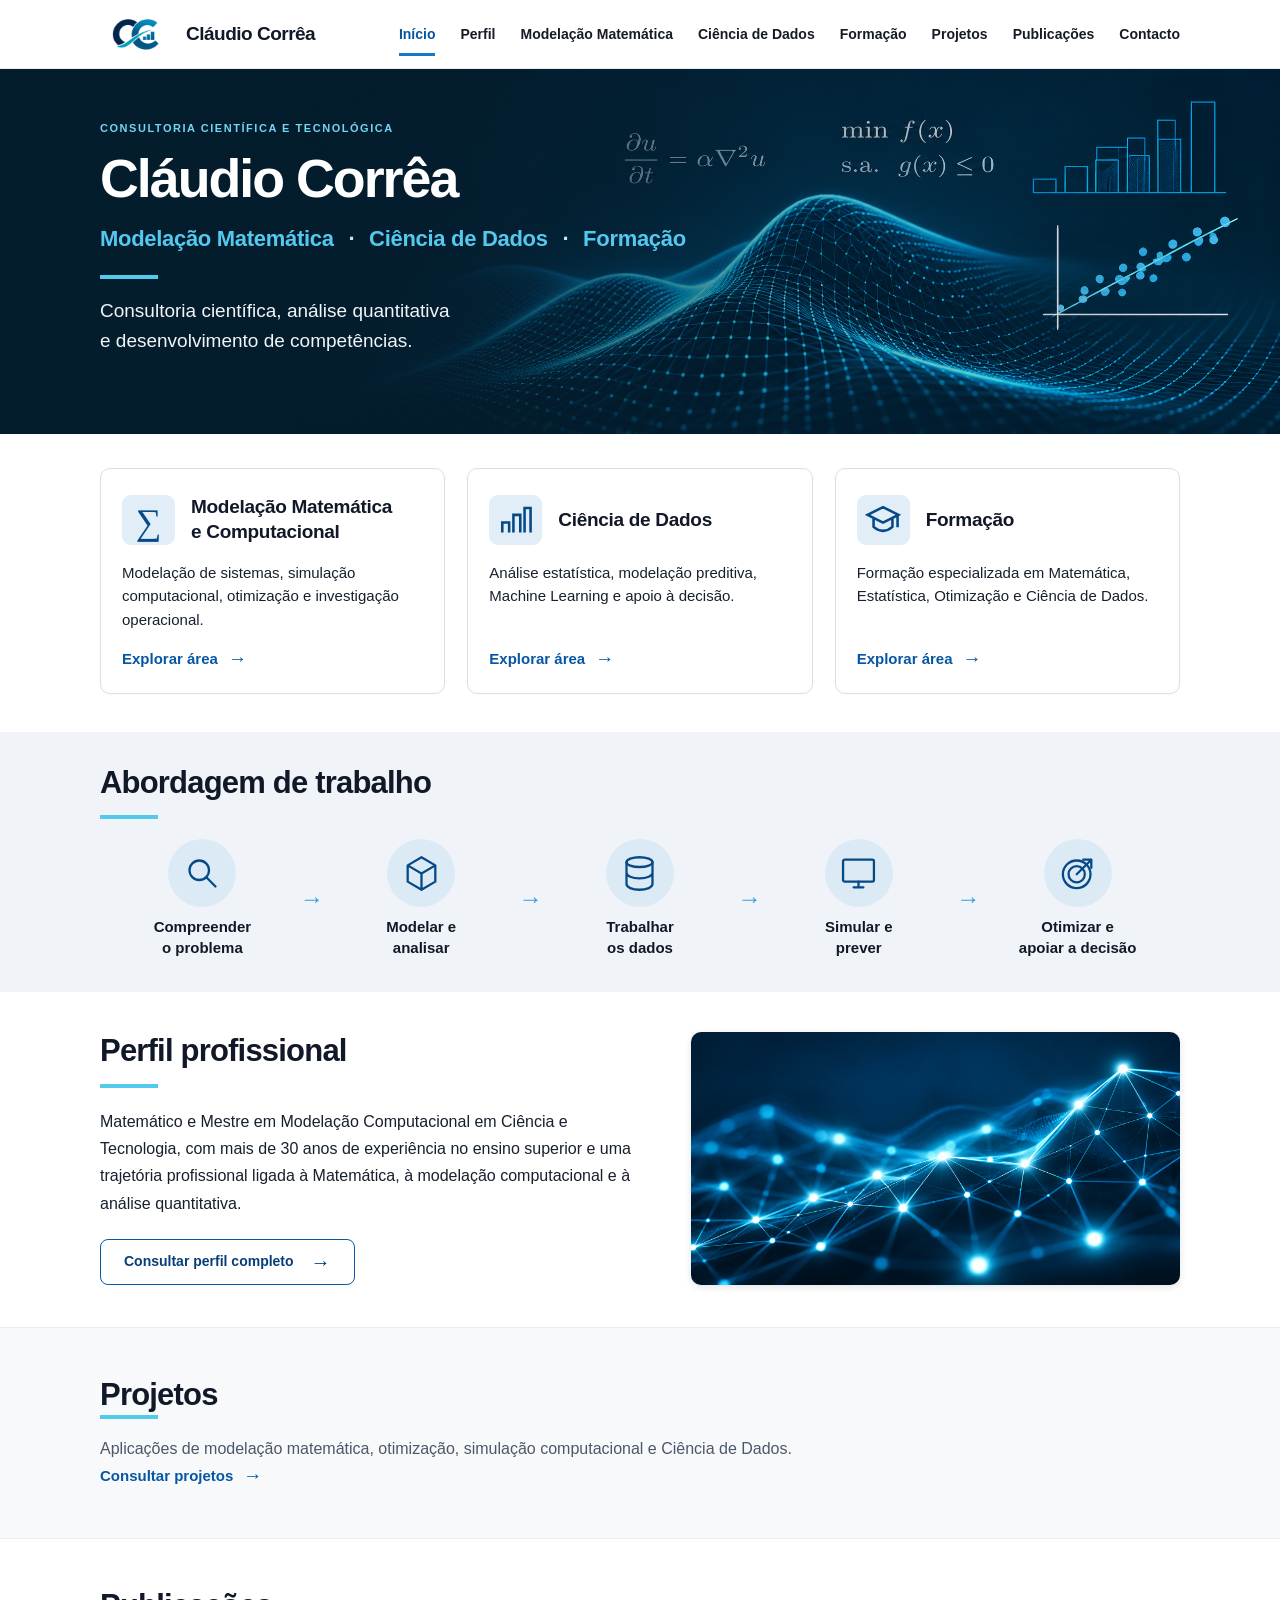
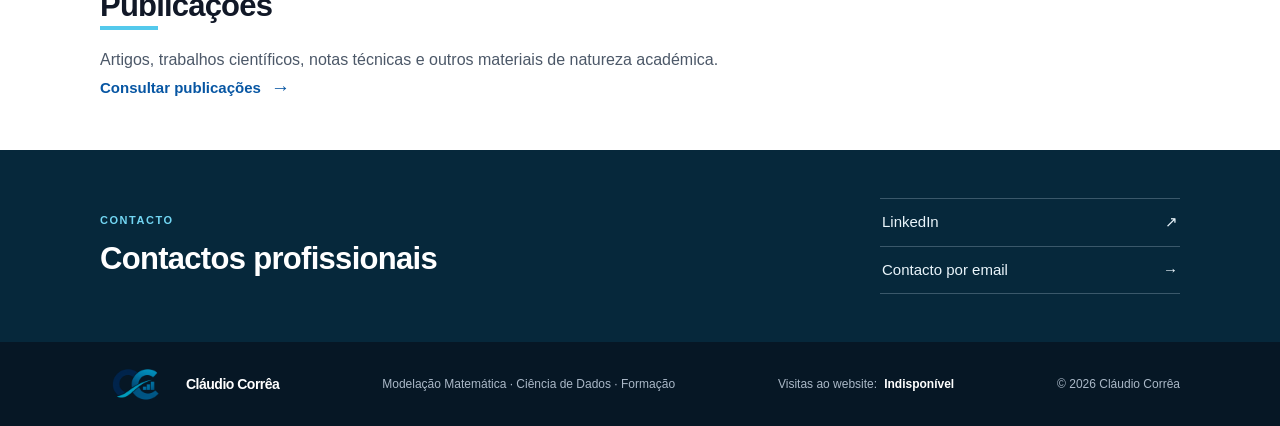
==== commit 298c9529: "Add GoatCounter visitor counter" ====
--- a/index.html
+++ b/index.html
@@ -288,6 +288,11 @@
 
       <p>Modelação Matemática · Ciência de Dados · Formação</p>
 
+      <div class="visitor-counter" id="visitor-counter" aria-live="polite">
+        <span class="visitor-counter-label">Visitas ao website</span>
+        <span class="visitor-counter-value" id="visitor-counter-value">A aguardar configuração</span>
+      </div>
+
       <span>© <span id="current-year"></span> Cláudio Corrêa</span>
     </div>
   </footer>
--- a/css/style.css
+++ b/css/style.css
@@ -136,7 +136,6 @@
 .menu-toggle {
     display: none;
 }
-
 
 
 /* =========================================================
@@ -268,6 +267,7 @@
     font-size: 20px;
     line-height: 1;
 }
+
 
 /* =========================================================
    4. SERVIÇOS
@@ -611,11 +611,9 @@
         min-height: 370px;
     }
 
-
     .hero-content {
         width: calc(100% - 48px);
     }
-
 
     .hero-art {
         background-position: 58% center;
@@ -913,4 +911,38 @@
     html {
         scroll-behavior: auto;
     }
+}
+
+
+/* =========================================================
+   14. CONTADOR DE VISITAS
+   ========================================================= */
+
+.visitor-counter {
+    display: flex;
+    align-items: center;
+    gap: 7px;
+    color: #aab8c7;
+    font-size: 12px;
+    white-space: nowrap;
+}
+
+.visitor-counter-label::after {
+    content: ":";
+}
+
+.visitor-counter-value {
+    color: #ffffff;
+    font-weight: 700;
+    font-variant-numeric: tabular-nums;
+}
+
+.visitor-counter-value:empty {
+    display: none;
+}
+
+@media (max-width: 700px) {
+    .visitor-counter {
+        flex-wrap: wrap;
+    }
 }
